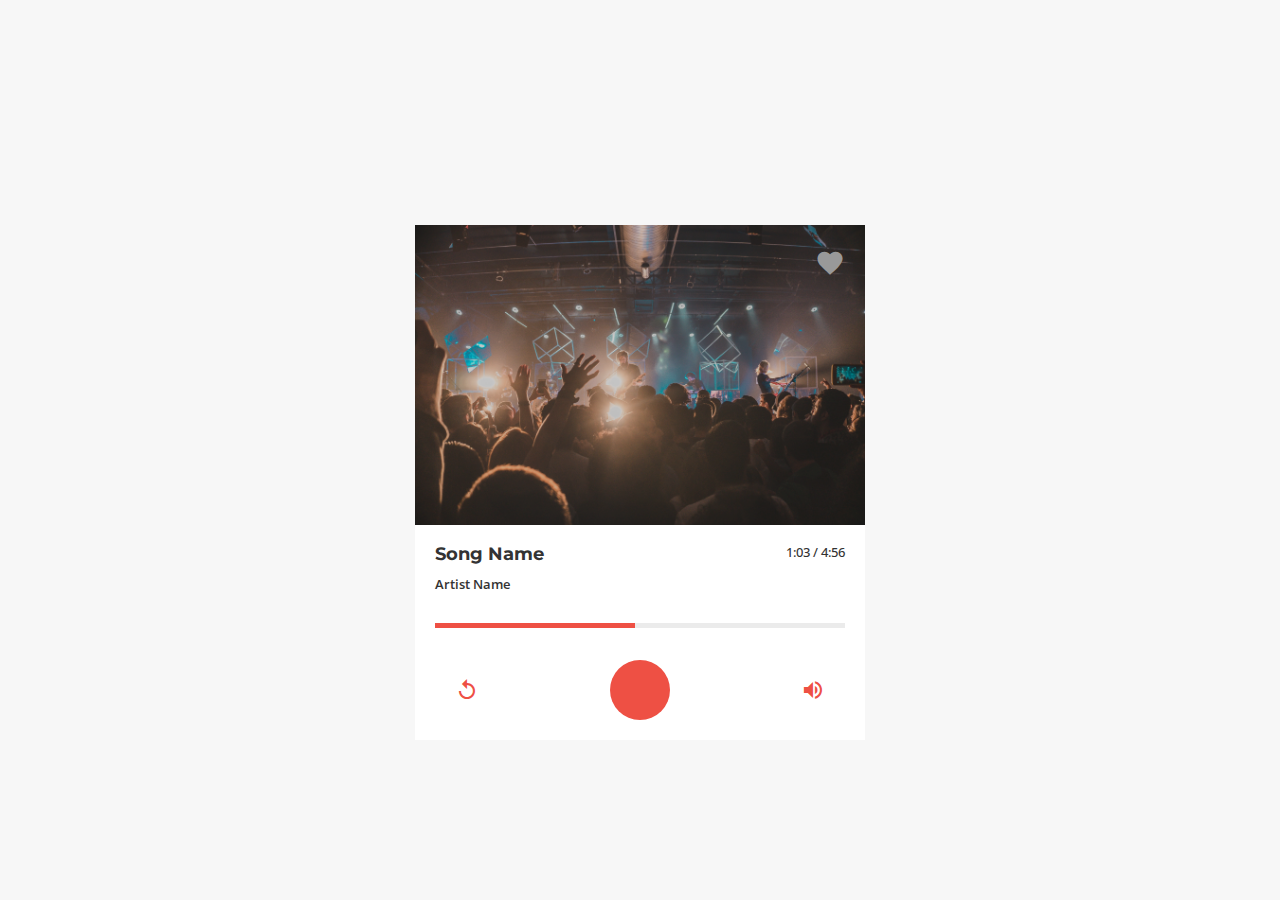
==== widget-2.html @ cdb55f18 "Widgets #2 and #3 added" ====
<!DOCTYPE html>
<html lang="en">
    <head>
        <!-- Required meta tags -->
        <meta charset="utf-8">
        <meta name="viewport" content="width=device-width, initial-scale=1, maximum-scale=1, user-scalable=no">
        <meta http-equiv="X-UA-Compatible" content="IE=edge,chrome=1">
        <title>
            MusicPlayer Widget 2
        </title>
        <link rel="stylesheet" href="files/css/bootstrap.css">
        <link rel="stylesheet" href="files/css/style.css">
        <link href="https://fonts.googleapis.com/css?family=Montserrat:400,600,700|Open+Sans:300,400,600,700" rel="stylesheet">
        <link href="https://fonts.googleapis.com/icon?family=Material+Icons" rel="stylesheet">
      <link rel="stylesheet" href="https://maxcdn.icons8.com/fonts/line-awesome/1.1/css/line-awesome-font-awesome.min.css">
    </head>
<body>
    <!-- START OF MAIN CONTAINER FLUID -->
    <div class="container-fluid">
        <!-- START OF MAIN ROW -->
        <div class="row music_widget_container">
            <div class="music_widget_2">
                <div class="widget_album_art_top">
                    <img src="files/images/audience.jpg" alt="">
                    <div class="album_art_overlay">
                        <div class="overlay_top">
                            <i class="material-icons">favorite</i>
                        </div>
                    </div>
                </div>
                <div class="widget_controls_bottom">

                    <!-- Song Details Top  -->
                    <div class="song_details">
                        <div class="song_artist_div">
                            <h3 id="song_name">Song Name</h3>
                            <h4 id="artist_name">Artist Name</h4>
                        </div>
                        <div class="song_time_div">
                            <h4 id="song_time">1:03 / 4:56</h4>
                        </div>
                    </div>
                    <!-- Song Details Top  -->

                    <!-- Music Progress bar  -->
                    <div class="progress_bar">
                        <div class="live_progress"></div>
                    </div>
                    <!-- Music Progress bar  -->

                    <!-- Music Player Controls -->
                    <div class="player_controls">
                        <div class="loop_button">
                            <i class="material-icons">replay</i>
                        </div>
                        <div class="play_next_previous_container">
                            <div class="previous_button">
                                <i class="fa fa-backward"></i>
                            </div>
                            <div class="play_button">
                                <i class="fa fa-play"></i>
                            </div>
                            <div class="next_button">
                                <i class="fa fa-forward"></i>
                            </div>
                        </div>
                       
                        <div class="volume_button">
                            <i class="material-icons">volume_up</i>
                        </div>
                    </div>
                    <!-- Music Player Controls -->
                </div>
            </div>
        </div>
        <!-- END OF MAIN ROW -->
    </div>
    <!-- END OF MAIN CONTAINER FLUID -->
</body>

<script src="//ajax.googleapis.com/ajax/libs/jquery/3.2.1/jquery.min.js"></script>
<script src="files/js/main.js"></script>

</html>
---- files/css/style.css ----
.no-gutters{margin-right:0;margin-left:0;padding-right:0;padding-left:0}.position_absolute{position:absolute}.position_relative{position:relative}body{background-color:#F7F7F7;font-family:"open sans"}input{font-family:"open sans";font-size:15px}img{max-width:100%}button{cursor:pointer}.animated{animation-duration:1s;animation-fill-mode:both}@keyframes slideInDown{from{transform:translate3d(0, -100%, 0);visibility:visible}to{transform:translate3d(0, 0, 0)}}.slideInDown{animation-name:slideInDown}@keyframes fadeIn{from{opacity:0}to{opacity:1}}.fadeIn{animation-name:fadeIn}@keyframes zoomIn{from{opacity:0;transform:scale3d(0.3, 0.3, 0.3)}50%{opacity:1}}.zoomIn{animation-name:zoomIn}@keyframes slideInLeft{from{transform:translate3d(-100%, 0, 0);visibility:visible}to{transform:translate3d(0, 0, 0)}}.slideInLeft{animation-name:slideInLeft}@keyframes rotating{from{-ms-transform:rotate(0deg);-moz-transform:rotate(0deg);-webkit-transform:rotate(0deg);-o-transform:rotate(0deg);transform:rotate(0deg)}to{-ms-transform:rotate(360deg);-moz-transform:rotate(360deg);-webkit-transform:rotate(360deg);-o-transform:rotate(360deg);transform:rotate(360deg)}}.rotating{-webkit-animation:rotating 2s linear infinite;-moz-animation:rotating 2s linear infinite;-ms-animation:rotating 2s linear infinite;-o-animation:rotating 2s linear infinite;animation:rotating 2s linear infinite}.player_lhs{position:fixed;height:100vh;background-color:#F4F4F4;padding:0px}.logo_div{height:105px;display:flex;align-items:center;justify-content:space-between;padding:0px 20px;border-bottom:1px solid #B9B9B9;padding-left:40px}.logo_div #logo{color:#EE5044;font-weight:700;font-size:26px;font-family:montserrat;margin-bottom:0px}.logo_div #logo span{color:#000000}.logo_div .menu_icon{cursor:pointer;line-height:0px}.logo_div .menu_icon i{font-size:30px}.menu_div{padding:30px 0px;border-bottom:1px solid #B9B9B9}.menu_div .menu_element{display:flex;align-items:center;padding:20px 15px;padding-left:40px}.menu_div .menu_element a{font-weight:700;text-decoration:none;color:#333;font-size:15px;margin-left:10px}.playlist_div{padding:15px 0px}.playlist_div .playlist_title{display:flex;align-items:center;justify-content:space-between;padding:20px 40px}.playlist_div .playlist_title h3{font-size:16px;font-weight:700;color:#666;margin-bottom:0px}.playlist_div .playlist_title i{cursor:pointer}.playlist_div .playlist_element{padding:10px 15px;padding-left:40px}.playlist_div .playlist_element a{font-weight:400;text-decoration:none;color:#000;font-size:14px}.player_rhs{background-color:#fff;height:100vh;padding:0px}.rhs_top{height:105px;border-bottom:1px solid #BFBFBF;display:flex;align-items:center;justify-content:space-between;padding:0px 30px}.rhs_top .search_div{position:relative}.rhs_top .search_div .search_icon{position:absolute;top:15px;left:15px}.rhs_top .search_div #music_search{background-color:#EBEBEB;border:none;padding:15px 30px 15px 50px;width:350px;border-radius:50px;outline:none;box-shadow:inset 0 1px 1px rgba(0,0,0,0.125)}.rhs_top .user_div{display:flex;align-items:center;justify-content:center}.rhs_top .user_div .user_image_container{width:59px;height:59px;border-radius:100px;display:flex;align-items:center;justify-content:center;background-color:#C1C1C1}.rhs_top .user_div .user_image_container img{border-radius:100px;width:54px;height:54px}.rhs_top .user_div .user_name_container{font-size:14px;font-weight:600;font-family:"open sans";margin-left:10px;display:flex;align-items:center;justify-content:center}.mobile_top_header{position:absolute;width:100%;height:200px;background:#EEEEEE;display:flex;justify-content:center}.mobile_top_header .mobile_top_header_content{position:absolute;width:88%;margin:0 auto;height:75px;display:flex;justify-content:space-between;align-items:center}.mobile_top_header .mobile_top_header_content .left_icon_title{display:flex;align-items:center;justify-content:center}.mobile_top_header .mobile_top_header_content .left_icon_title i{font-size:30px;color:#EE5044;font-weight:bold}.mobile_top_header .mobile_top_header_content .left_icon_title .playlist_title{font-size:20px;margin-bottom:0px;font-weight:600;margin-left:20px}.mobile_top_header .mobile_top_header_content .right_search_ellipsis{display:flex}.mobile_top_header .mobile_top_header_content .right_search_ellipsis i{font-size:25px;margin-left:15px}.mobile_album_art_song_details{position:absolute;width:100%;height:225px;top:80px;display:flex;align-items:center;justify-content:center}.mobile_album_art_song_details .album_art{height:225px;position:absolute;width:88%;background:#333;margin:0 auto;box-shadow:0px 5px 10px -1px rgba(0,0,0,0.45)}.mobile_album_art_song_details .album_art img{max-height:100%;object-fit:cover;min-width:100%;object-position:top}.mobile_album_art_song_details .album_art_overlay{height:225px;position:absolute;width:88%;background:rgba(0,0,0,0.7);margin:0 auto;display:flex;justify-content:center;align-items:center;flex-direction:column;padding-top:10px;color:#ddd;text-shadow:1px 1px 1px rgba(0,0,0,0.75)}.mobile_album_art_song_details .album_art_overlay #song_name{font-size:16px;font-weight:700;margin-bottom:10px}.mobile_album_art_song_details .album_art_overlay #artist_name{font-size:12px;margin-bottom:30px}.mobile_album_art_song_details .album_art_overlay #song_time{font-size:12px}.mobile_album_art_song_details .album_art_overlay>div{text-align:center}.rhs_mid_content{padding:20px 30px;height:calc(100vh - 225px);max-height:calc(100vh - 225px);overflow-y:auto}@media (max-width: 991px){.rhs_mid_content{height:calc(100vh - 455px);max-height:calc(100vh - 455px);padding:0px 0px 20px 0px;position:relative;top:345px;padding-top:0px}}.rhs_mid_content .rhs_mid_content_top{display:flex;align-items:center;justify-content:space-between}.rhs_mid_content .rhs_mid_content_top #rhs_middle_title{font-weight:700;font-size:20px;padding:10px 0px}.rhs_mid_content .playlist_tracks_container{margin-top:30px}@media (max-width: 991px){.rhs_mid_content .playlist_tracks_container{margin-top:0px}}.rhs_mid_content .playlist_tracks_container .track_div{display:flex;align-items:center;justify-content:space-between;padding:15px 20px;border:none}.rhs_mid_content .playlist_tracks_container .track_div:nth-child(odd){background-color:#F7F7F7}.rhs_mid_content .playlist_tracks_container .track_div .lhs{display:flex;align-items:center}.rhs_mid_content .playlist_tracks_container .track_div .lhs .album_art_round{width:60px;background:#666;height:60px;border-radius:75px;position:relative}.rhs_mid_content .playlist_tracks_container .track_div .lhs .album_art_round img{width:60px;height:60px;border-radius:60px;object-fit:cover}.rhs_mid_content .playlist_tracks_container .track_div .lhs .album_art_round .play_icon{width:100%;height:60px;border-radius:60px;position:absolute;top:0px;display:flex;align-items:center;justify-content:center;background:rgba(0,0,0,0.25);cursor:pointer;transition:all 0.3s ease}.rhs_mid_content .playlist_tracks_container .track_div .lhs .album_art_round .play_icon:hover{background:rgba(0,0,0,0.5)}.rhs_mid_content .playlist_tracks_container .track_div .lhs .album_art_round .play_icon i{font-size:32px;color:#fff}.rhs_mid_content .playlist_tracks_container .track_div .lhs .song_artist_name{margin-left:15px}.rhs_mid_content .playlist_tracks_container .track_div .lhs .song_artist_name .song_name{font-size:15px;font-weight:600}.rhs_mid_content .playlist_tracks_container .track_div .lhs .song_artist_name .artist_name{font-size:11px;font-weight:600;color:#EE5044}.rhs_bottom{background-color:#FBFBFB;height:120px;position:absolute;bottom:0px;width:100%;display:flex}@media (max-width: 991px){.rhs_bottom{height:110px}}.rhs_bottom .rhs_bottom_album_art_div{min-width:125px;height:100%;background-color:#333;max-width:125px}.rhs_bottom .rhs_bottom_album_art_div img{max-width:100%;max-height:100%;object-fit:cover;width:190px}.rhs_bottom .rhs_bottom_rhs{width:100%}.rhs_bottom .rhs_bottom_rhs .progress_bar{height:5px;background-color:#EBEBEB;width:100%}.rhs_bottom .rhs_bottom_rhs .progress_bar .live_progress{width:300px;height:5px;background-color:#EE5044}.rhs_bottom .rhs_bottom_rhs .player_controls{height:calc(120px - 5px);display:flex;align-items:center;justify-content:center}@media (max-width: 991px){.rhs_bottom .rhs_bottom_rhs .player_controls{height:calc(110px - 5px)}}.rhs_bottom .rhs_bottom_rhs .player_controls .play_button{background-color:#EE5044;width:60px;height:60px;border-radius:100px;display:flex;align-items:center;justify-content:center;cursor:pointer}.rhs_bottom .rhs_bottom_rhs .player_controls .play_button i{font-size:35px;color:#fff}.rhs_bottom .rhs_bottom_rhs .player_controls>div{color:#EE5044;font-size:35px;margin:0px 20px;cursor:pointer}@media (max-width: 991px){.rhs_bottom .rhs_bottom_rhs .player_controls>div{font-size:30px}}.rhs_bottom .rhs_bottom_rhs .player_controls>div.loop_button{margin-right:50px}@media (max-width: 991px){.rhs_bottom .rhs_bottom_rhs .player_controls>div.loop_button{margin-right:20px}}.rhs_bottom .rhs_bottom_rhs .player_controls>div.volume_button{margin-left:50px}@media (max-width: 991px){.rhs_bottom .rhs_bottom_rhs .player_controls>div.volume_button{margin-left:20px}}.rhs_bottom .rhs_bottom_rhs .song_artist_time_container{height:115px;position:absolute;top:5px;display:flex;justify-content:space-between;flex-direction:column;padding-top:10px}.rhs_bottom .rhs_bottom_rhs .song_artist_time_container #song_name{font-size:15px;font-weight:700;margin-bottom:10px}.rhs_bottom .rhs_bottom_rhs .song_artist_time_container #artist_name{font-size:12px;margin-bottom:0px}.rhs_bottom .rhs_bottom_rhs .song_artist_time_container #song_time{font-size:12px}.rhs_bottom .rhs_bottom_rhs .song_artist_time_container>div{margin-left:10px}.music_widget_container{display:flex;align-items:center;background-color:#f7f7f7;height:100vh}.music_widget{width:100%;max-width:375px;height:485px;background-color:#fff;margin:0 auto;display:flex;flex-direction:column;justify-content:space-between;user-select:none}.music_widget .widget_album_art_top{background-color:#333;display:flex;flex-grow:1;position:relative}.music_widget .widget_album_art_top img{object-fit:cover}.music_widget .widget_album_art_top .album_art_overlay{width:100%;height:100%;background-color:rgba(0,0,0,0.2);position:absolute;display:flex;justify-content:space-between;flex-direction:column}.music_widget .widget_album_art_top .album_art_overlay .overlay_top{height:75px;display:flex;align-items:center;justify-content:flex-end;padding:20px;box-sizing:border-box}.music_widget .widget_album_art_top .album_art_overlay .overlay_top i{font-size:30px;color:#999;transition:all 0.3s ease;cursor:pointer}.music_widget .widget_album_art_top .album_art_overlay .overlay_top i:hover{color:#ee3939}.music_widget .widget_album_art_top .album_art_overlay .overlay_bottom{height:100px;display:flex;align-items:center;justify-content:space-around;color:#fff;flex-direction:column;text-shadow:1px 1px 1px #000}.music_widget .widget_album_art_top .album_art_overlay .overlay_bottom .song_time_div #song_time{font-size:12px;color:#eee}.music_widget .widget_album_art_top .album_art_overlay .overlay_bottom .song_artist_div{display:flex;align-items:center;justify-content:center;flex-direction:column;font-family:montserrat}.music_widget .widget_album_art_top .album_art_overlay .overlay_bottom .song_artist_div #song_name{font-weight:600;font-size:16px;margin-bottom:10px}.music_widget .widget_album_art_top .album_art_overlay .overlay_bottom .song_artist_div #artist_name{font-size:12px;margin-bottom:10px}.music_widget .widget_controls_bottom{min-height:110px;background-color:#fff;position:relative}.music_widget .widget_controls_bottom .progress_bar{height:5px;background-color:#EBEBEB;width:100%;position:absolute}.music_widget .widget_controls_bottom .progress_bar .live_progress{width:200px;height:5px;background-color:#EE5044}.music_widget .widget_controls_bottom .player_controls{height:calc(120px - 5px);display:flex;align-items:center;justify-content:space-between}@media (max-width: 991px){.music_widget .widget_controls_bottom .player_controls{height:calc(110px - 5px)}}.music_widget .widget_controls_bottom .player_controls .play_next_previous_container{display:flex;align-items:center;margin:0px}.music_widget .widget_controls_bottom .player_controls .play_next_previous_container>div{color:#EE5044;font-size:28px;margin:0px 15px}.music_widget .widget_controls_bottom .player_controls .play_next_previous_container>div i{cursor:pointer}.music_widget .widget_controls_bottom .player_controls .play_button{background-color:#EE5044;width:60px;height:60px;border-radius:100px;display:flex;align-items:center;justify-content:center;cursor:pointer}.music_widget .widget_controls_bottom .player_controls .play_button i{font-size:35px;color:#fff}.music_widget .widget_controls_bottom .player_controls>div{color:#EE5044;font-size:25px;margin:0px 20px;display:flex}@media (max-width: 991px){.music_widget .widget_controls_bottom .player_controls>div{font-size:25px}}.music_widget .widget_controls_bottom .player_controls>div i{cursor:pointer}.music_widget_container{display:flex;align-items:center;background-color:#f7f7f7;height:100vh}.music_widget_2{width:100%;max-width:450px;height:450px;background-color:#fff;margin:0 auto;display:flex;flex-direction:column;justify-content:space-between;user-select:none}.music_widget_2 .widget_album_art_top{background-color:#333;display:flex;flex-grow:1;position:relative}.music_widget_2 .widget_album_art_top img{object-fit:cover}.music_widget_2 .widget_album_art_top .album_art_overlay{width:100%;height:100%;background-color:rgba(0,0,0,0.2);position:absolute;display:flex;justify-content:space-between;flex-direction:column}.music_widget_2 .widget_album_art_top .album_art_overlay .overlay_top{height:75px;display:flex;align-items:center;justify-content:flex-end;padding:20px;box-sizing:border-box}.music_widget_2 .widget_album_art_top .album_art_overlay .overlay_top i{font-size:30px;color:#999;transition:all 0.3s ease;cursor:pointer}.music_widget_2 .widget_album_art_top .album_art_overlay .overlay_top i:hover{color:#ee3939}.music_widget_2 .widget_controls_bottom{min-height:215px;background-color:#fff;position:relative;padding:20px;box-sizing:border-box;display:flex;flex-direction:column;justify-content:space-between}.music_widget_2 .widget_controls_bottom .song_details{display:flex;justify-content:space-between}.music_widget_2 .widget_controls_bottom .song_details #song_name{font-size:18px;font-weight:700;font-family:montserrat;margin-bottom:12px}.music_widget_2 .widget_controls_bottom .song_details #artist_name{font-size:13px;font-weight:600;margin-bottom:0px}.music_widget_2 .widget_controls_bottom .song_details #song_time{font-size:13px}.music_widget_2 .widget_controls_bottom .progress_bar{height:5px;background-color:#EBEBEB;width:100%}.music_widget_2 .widget_controls_bottom .progress_bar .live_progress{width:200px;height:5px;background-color:#EE5044}.music_widget_2 .widget_controls_bottom .player_controls{display:flex;align-items:center;justify-content:space-between}.music_widget_2 .widget_controls_bottom .player_controls .play_next_previous_container{display:flex;align-items:center;margin:0px}.music_widget_2 .widget_controls_bottom .player_controls .play_next_previous_container>div{color:#EE5044;font-size:28px;margin:0px 15px}.music_widget_2 .widget_controls_bottom .player_controls .play_next_previous_container>div i{cursor:pointer}.music_widget_2 .widget_controls_bottom .player_controls .play_button{background-color:#EE5044;width:60px;height:60px;border-radius:100px;display:flex;align-items:center;justify-content:center;cursor:pointer}.music_widget_2 .widget_controls_bottom .player_controls .play_button i{font-size:35px;color:#fff}.music_widget_2 .widget_controls_bottom .player_controls>div{color:#EE5044;font-size:25px;margin:0px 20px;display:flex}@media (max-width: 991px){.music_widget_2 .widget_controls_bottom .player_controls>div{font-size:25px}}.music_widget_2 .widget_controls_bottom .player_controls>div i{cursor:pointer}.music_widget_container{display:flex;align-items:center;background-color:#f7f7f7;height:100vh}.music_widget_3{width:100%;max-width:450px;height:215px;background-color:#fff;margin:0 auto;display:flex;flex-direction:column;justify-content:space-between;user-select:none}.music_widget_3 .widget_album_art_top{background-color:#333;display:flex;flex-grow:1;position:relative}.music_widget_3 .widget_album_art_top img{object-fit:cover}.music_widget_3 .widget_album_art_top .album_art_overlay{width:100%;height:100%;background-color:rgba(0,0,0,0.2);position:absolute;display:flex;justify-content:space-between;flex-direction:column}.music_widget_3 .widget_album_art_top .album_art_overlay .overlay_top{height:75px;display:flex;align-items:center;justify-content:flex-end;padding:20px;box-sizing:border-box}.music_widget_3 .widget_album_art_top .album_art_overlay .overlay_top i{font-size:30px;color:#999;transition:all 0.3s ease;cursor:pointer}.music_widget_3 .widget_album_art_top .album_art_overlay .overlay_top i:hover{color:#ee3939}.music_widget_3 .widget_controls_bottom{min-height:215px;background-color:#fff;position:relative;padding:20px;box-sizing:border-box;display:flex;flex-direction:column;justify-content:space-between}.music_widget_3 .widget_controls_bottom .song_details{display:flex;justify-content:space-between}.music_widget_3 .widget_controls_bottom .song_details #song_name{font-size:18px;font-weight:700;font-family:montserrat;margin-bottom:12px}.music_widget_3 .widget_controls_bottom .song_details #artist_name{font-size:13px;font-weight:600;margin-bottom:0px}.music_widget_3 .widget_controls_bottom .song_details #song_time{font-size:13px}.music_widget_3 .widget_controls_bottom .progress_bar{height:5px;background-color:#EBEBEB;width:100%}.music_widget_3 .widget_controls_bottom .progress_bar .live_progress{width:200px;height:5px;background-color:#EE5044}.music_widget_3 .widget_controls_bottom .player_controls{display:flex;align-items:center;justify-content:space-between}.music_widget_3 .widget_controls_bottom .player_controls .play_next_previous_container{display:flex;align-items:center;margin:0px}.music_widget_3 .widget_controls_bottom .player_controls .play_next_previous_container>div{color:#EE5044;font-size:28px;margin:0px 15px}.music_widget_3 .widget_controls_bottom .player_controls .play_next_previous_container>div i{cursor:pointer}.music_widget_3 .widget_controls_bottom .player_controls .play_button{background-color:#EE5044;width:60px;height:60px;border-radius:100px;display:flex;align-items:center;justify-content:center;cursor:pointer}.music_widget_3 .widget_controls_bottom .player_controls .play_button i{font-size:35px;color:#fff}.music_widget_3 .widget_controls_bottom .player_controls>div{color:#EE5044;font-size:25px;margin:0px 20px;display:flex}@media (max-width: 991px){.music_widget_3 .widget_controls_bottom .player_controls>div{font-size:25px}}.music_widget_3 .widget_controls_bottom .player_controls>div i{cursor:pointer}
/*# sourceMappingURL=style.css.map */
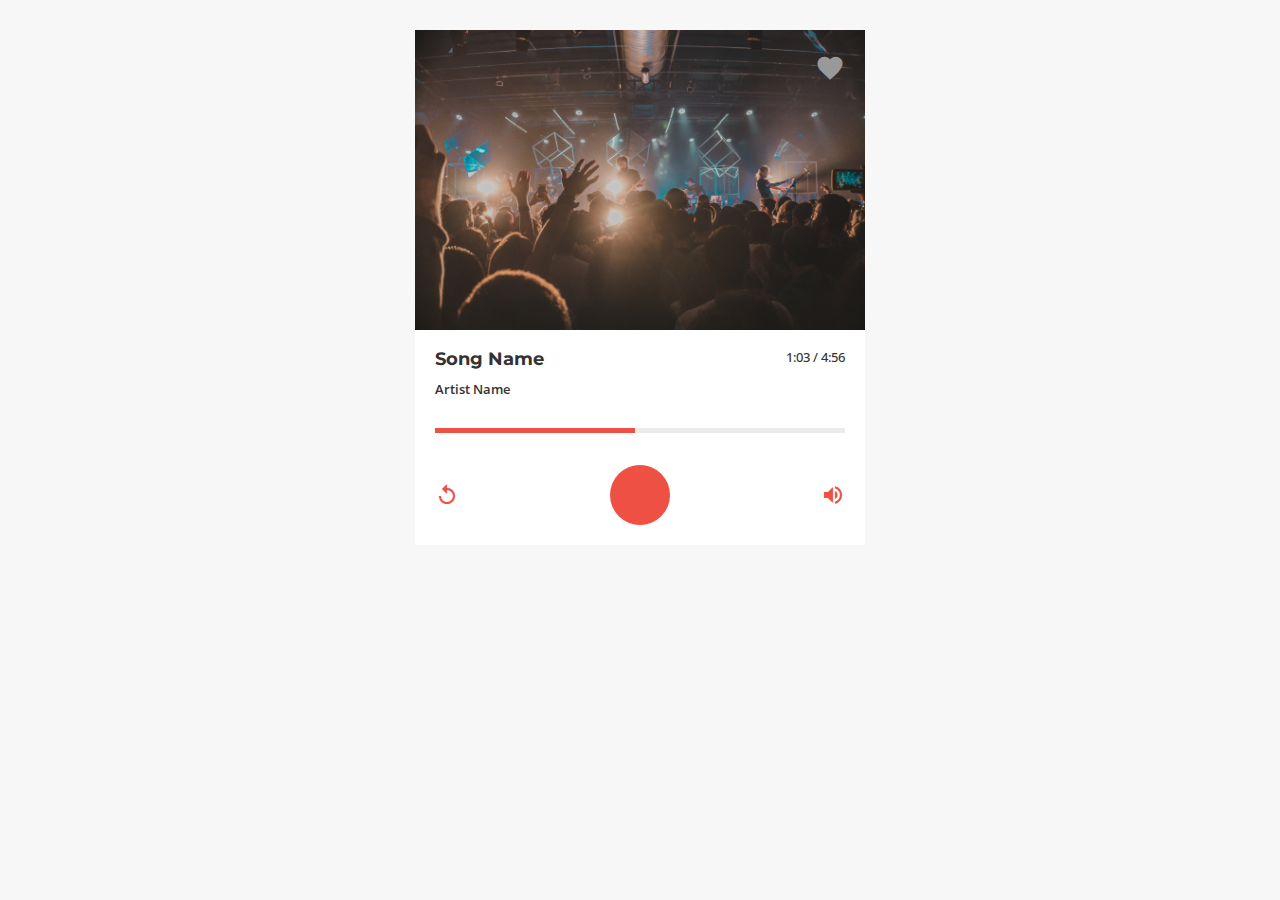
==== commit 145173a7: "Widget #1, #2 & #3 with Playlist" ====
--- a/widget-2.html
+++ b/widget-2.html
@@ -79,6 +79,6 @@
 </body>
 
 <script src="//ajax.googleapis.com/ajax/libs/jquery/3.2.1/jquery.min.js"></script>
-<script src="files/js/main.js"></script>
+<script src="files/js/widget.js"></script>
 
 </html>--- a/files/css/style.css
+++ b/files/css/style.css
@@ -1,2 +1,2 @@
-.no-gutters{margin-right:0;margin-left:0;padding-right:0;padding-left:0}.position_absolute{position:absolute}.position_relative{position:relative}body{background-color:#F7F7F7;font-family:"open sans"}input{font-family:"open sans";font-size:15px}img{max-width:100%}button{cursor:pointer}.animated{animation-duration:1s;animation-fill-mode:both}@keyframes slideInDown{from{transform:translate3d(0, -100%, 0);visibility:visible}to{transform:translate3d(0, 0, 0)}}.slideInDown{animation-name:slideInDown}@keyframes fadeIn{from{opacity:0}to{opacity:1}}.fadeIn{animation-name:fadeIn}@keyframes zoomIn{from{opacity:0;transform:scale3d(0.3, 0.3, 0.3)}50%{opacity:1}}.zoomIn{animation-name:zoomIn}@keyframes slideInLeft{from{transform:translate3d(-100%, 0, 0);visibility:visible}to{transform:translate3d(0, 0, 0)}}.slideInLeft{animation-name:slideInLeft}@keyframes rotating{from{-ms-transform:rotate(0deg);-moz-transform:rotate(0deg);-webkit-transform:rotate(0deg);-o-transform:rotate(0deg);transform:rotate(0deg)}to{-ms-transform:rotate(360deg);-moz-transform:rotate(360deg);-webkit-transform:rotate(360deg);-o-transform:rotate(360deg);transform:rotate(360deg)}}.rotating{-webkit-animation:rotating 2s linear infinite;-moz-animation:rotating 2s linear infinite;-ms-animation:rotating 2s linear infinite;-o-animation:rotating 2s linear infinite;animation:rotating 2s linear infinite}.player_lhs{position:fixed;height:100vh;background-color:#F4F4F4;padding:0px}.logo_div{height:105px;display:flex;align-items:center;justify-content:space-between;padding:0px 20px;border-bottom:1px solid #B9B9B9;padding-left:40px}.logo_div #logo{color:#EE5044;font-weight:700;font-size:26px;font-family:montserrat;margin-bottom:0px}.logo_div #logo span{color:#000000}.logo_div .menu_icon{cursor:pointer;line-height:0px}.logo_div .menu_icon i{font-size:30px}.menu_div{padding:30px 0px;border-bottom:1px solid #B9B9B9}.menu_div .menu_element{display:flex;align-items:center;padding:20px 15px;padding-left:40px}.menu_div .menu_element a{font-weight:700;text-decoration:none;color:#333;font-size:15px;margin-left:10px}.playlist_div{padding:15px 0px}.playlist_div .playlist_title{display:flex;align-items:center;justify-content:space-between;padding:20px 40px}.playlist_div .playlist_title h3{font-size:16px;font-weight:700;color:#666;margin-bottom:0px}.playlist_div .playlist_title i{cursor:pointer}.playlist_div .playlist_element{padding:10px 15px;padding-left:40px}.playlist_div .playlist_element a{font-weight:400;text-decoration:none;color:#000;font-size:14px}.player_rhs{background-color:#fff;height:100vh;padding:0px}.rhs_top{height:105px;border-bottom:1px solid #BFBFBF;display:flex;align-items:center;justify-content:space-between;padding:0px 30px}.rhs_top .search_div{position:relative}.rhs_top .search_div .search_icon{position:absolute;top:15px;left:15px}.rhs_top .search_div #music_search{background-color:#EBEBEB;border:none;padding:15px 30px 15px 50px;width:350px;border-radius:50px;outline:none;box-shadow:inset 0 1px 1px rgba(0,0,0,0.125)}.rhs_top .user_div{display:flex;align-items:center;justify-content:center}.rhs_top .user_div .user_image_container{width:59px;height:59px;border-radius:100px;display:flex;align-items:center;justify-content:center;background-color:#C1C1C1}.rhs_top .user_div .user_image_container img{border-radius:100px;width:54px;height:54px}.rhs_top .user_div .user_name_container{font-size:14px;font-weight:600;font-family:"open sans";margin-left:10px;display:flex;align-items:center;justify-content:center}.mobile_top_header{position:absolute;width:100%;height:200px;background:#EEEEEE;display:flex;justify-content:center}.mobile_top_header .mobile_top_header_content{position:absolute;width:88%;margin:0 auto;height:75px;display:flex;justify-content:space-between;align-items:center}.mobile_top_header .mobile_top_header_content .left_icon_title{display:flex;align-items:center;justify-content:center}.mobile_top_header .mobile_top_header_content .left_icon_title i{font-size:30px;color:#EE5044;font-weight:bold}.mobile_top_header .mobile_top_header_content .left_icon_title .playlist_title{font-size:20px;margin-bottom:0px;font-weight:600;margin-left:20px}.mobile_top_header .mobile_top_header_content .right_search_ellipsis{display:flex}.mobile_top_header .mobile_top_header_content .right_search_ellipsis i{font-size:25px;margin-left:15px}.mobile_album_art_song_details{position:absolute;width:100%;height:225px;top:80px;display:flex;align-items:center;justify-content:center}.mobile_album_art_song_details .album_art{height:225px;position:absolute;width:88%;background:#333;margin:0 auto;box-shadow:0px 5px 10px -1px rgba(0,0,0,0.45)}.mobile_album_art_song_details .album_art img{max-height:100%;object-fit:cover;min-width:100%;object-position:top}.mobile_album_art_song_details .album_art_overlay{height:225px;position:absolute;width:88%;background:rgba(0,0,0,0.7);margin:0 auto;display:flex;justify-content:center;align-items:center;flex-direction:column;padding-top:10px;color:#ddd;text-shadow:1px 1px 1px rgba(0,0,0,0.75)}.mobile_album_art_song_details .album_art_overlay #song_name{font-size:16px;font-weight:700;margin-bottom:10px}.mobile_album_art_song_details .album_art_overlay #artist_name{font-size:12px;margin-bottom:30px}.mobile_album_art_song_details .album_art_overlay #song_time{font-size:12px}.mobile_album_art_song_details .album_art_overlay>div{text-align:center}.rhs_mid_content{padding:20px 30px;height:calc(100vh - 225px);max-height:calc(100vh - 225px);overflow-y:auto}@media (max-width: 991px){.rhs_mid_content{height:calc(100vh - 455px);max-height:calc(100vh - 455px);padding:0px 0px 20px 0px;position:relative;top:345px;padding-top:0px}}.rhs_mid_content .rhs_mid_content_top{display:flex;align-items:center;justify-content:space-between}.rhs_mid_content .rhs_mid_content_top #rhs_middle_title{font-weight:700;font-size:20px;padding:10px 0px}.rhs_mid_content .playlist_tracks_container{margin-top:30px}@media (max-width: 991px){.rhs_mid_content .playlist_tracks_container{margin-top:0px}}.rhs_mid_content .playlist_tracks_container .track_div{display:flex;align-items:center;justify-content:space-between;padding:15px 20px;border:none}.rhs_mid_content .playlist_tracks_container .track_div:nth-child(odd){background-color:#F7F7F7}.rhs_mid_content .playlist_tracks_container .track_div .lhs{display:flex;align-items:center}.rhs_mid_content .playlist_tracks_container .track_div .lhs .album_art_round{width:60px;background:#666;height:60px;border-radius:75px;position:relative}.rhs_mid_content .playlist_tracks_container .track_div .lhs .album_art_round img{width:60px;height:60px;border-radius:60px;object-fit:cover}.rhs_mid_content .playlist_tracks_container .track_div .lhs .album_art_round .play_icon{width:100%;height:60px;border-radius:60px;position:absolute;top:0px;display:flex;align-items:center;justify-content:center;background:rgba(0,0,0,0.25);cursor:pointer;transition:all 0.3s ease}.rhs_mid_content .playlist_tracks_container .track_div .lhs .album_art_round .play_icon:hover{background:rgba(0,0,0,0.5)}.rhs_mid_content .playlist_tracks_container .track_div .lhs .album_art_round .play_icon i{font-size:32px;color:#fff}.rhs_mid_content .playlist_tracks_container .track_div .lhs .song_artist_name{margin-left:15px}.rhs_mid_content .playlist_tracks_container .track_div .lhs .song_artist_name .song_name{font-size:15px;font-weight:600}.rhs_mid_content .playlist_tracks_container .track_div .lhs .song_artist_name .artist_name{font-size:11px;font-weight:600;color:#EE5044}.rhs_bottom{background-color:#FBFBFB;height:120px;position:absolute;bottom:0px;width:100%;display:flex}@media (max-width: 991px){.rhs_bottom{height:110px}}.rhs_bottom .rhs_bottom_album_art_div{min-width:125px;height:100%;background-color:#333;max-width:125px}.rhs_bottom .rhs_bottom_album_art_div img{max-width:100%;max-height:100%;object-fit:cover;width:190px}.rhs_bottom .rhs_bottom_rhs{width:100%}.rhs_bottom .rhs_bottom_rhs .progress_bar{height:5px;background-color:#EBEBEB;width:100%}.rhs_bottom .rhs_bottom_rhs .progress_bar .live_progress{width:300px;height:5px;background-color:#EE5044}.rhs_bottom .rhs_bottom_rhs .player_controls{height:calc(120px - 5px);display:flex;align-items:center;justify-content:center}@media (max-width: 991px){.rhs_bottom .rhs_bottom_rhs .player_controls{height:calc(110px - 5px)}}.rhs_bottom .rhs_bottom_rhs .player_controls .play_button{background-color:#EE5044;width:60px;height:60px;border-radius:100px;display:flex;align-items:center;justify-content:center;cursor:pointer}.rhs_bottom .rhs_bottom_rhs .player_controls .play_button i{font-size:35px;color:#fff}.rhs_bottom .rhs_bottom_rhs .player_controls>div{color:#EE5044;font-size:35px;margin:0px 20px;cursor:pointer}@media (max-width: 991px){.rhs_bottom .rhs_bottom_rhs .player_controls>div{font-size:30px}}.rhs_bottom .rhs_bottom_rhs .player_controls>div.loop_button{margin-right:50px}@media (max-width: 991px){.rhs_bottom .rhs_bottom_rhs .player_controls>div.loop_button{margin-right:20px}}.rhs_bottom .rhs_bottom_rhs .player_controls>div.volume_button{margin-left:50px}@media (max-width: 991px){.rhs_bottom .rhs_bottom_rhs .player_controls>div.volume_button{margin-left:20px}}.rhs_bottom .rhs_bottom_rhs .song_artist_time_container{height:115px;position:absolute;top:5px;display:flex;justify-content:space-between;flex-direction:column;padding-top:10px}.rhs_bottom .rhs_bottom_rhs .song_artist_time_container #song_name{font-size:15px;font-weight:700;margin-bottom:10px}.rhs_bottom .rhs_bottom_rhs .song_artist_time_container #artist_name{font-size:12px;margin-bottom:0px}.rhs_bottom .rhs_bottom_rhs .song_artist_time_container #song_time{font-size:12px}.rhs_bottom .rhs_bottom_rhs .song_artist_time_container>div{margin-left:10px}.music_widget_container{display:flex;align-items:center;background-color:#f7f7f7;height:100vh}.music_widget{width:100%;max-width:375px;height:485px;background-color:#fff;margin:0 auto;display:flex;flex-direction:column;justify-content:space-between;user-select:none}.music_widget .widget_album_art_top{background-color:#333;display:flex;flex-grow:1;position:relative}.music_widget .widget_album_art_top img{object-fit:cover}.music_widget .widget_album_art_top .album_art_overlay{width:100%;height:100%;background-color:rgba(0,0,0,0.2);position:absolute;display:flex;justify-content:space-between;flex-direction:column}.music_widget .widget_album_art_top .album_art_overlay .overlay_top{height:75px;display:flex;align-items:center;justify-content:flex-end;padding:20px;box-sizing:border-box}.music_widget .widget_album_art_top .album_art_overlay .overlay_top i{font-size:30px;color:#999;transition:all 0.3s ease;cursor:pointer}.music_widget .widget_album_art_top .album_art_overlay .overlay_top i:hover{color:#ee3939}.music_widget .widget_album_art_top .album_art_overlay .overlay_bottom{height:100px;display:flex;align-items:center;justify-content:space-around;color:#fff;flex-direction:column;text-shadow:1px 1px 1px #000}.music_widget .widget_album_art_top .album_art_overlay .overlay_bottom .song_time_div #song_time{font-size:12px;color:#eee}.music_widget .widget_album_art_top .album_art_overlay .overlay_bottom .song_artist_div{display:flex;align-items:center;justify-content:center;flex-direction:column;font-family:montserrat}.music_widget .widget_album_art_top .album_art_overlay .overlay_bottom .song_artist_div #song_name{font-weight:600;font-size:16px;margin-bottom:10px}.music_widget .widget_album_art_top .album_art_overlay .overlay_bottom .song_artist_div #artist_name{font-size:12px;margin-bottom:10px}.music_widget .widget_controls_bottom{min-height:110px;background-color:#fff;position:relative}.music_widget .widget_controls_bottom .progress_bar{height:5px;background-color:#EBEBEB;width:100%;position:absolute}.music_widget .widget_controls_bottom .progress_bar .live_progress{width:200px;height:5px;background-color:#EE5044}.music_widget .widget_controls_bottom .player_controls{height:calc(120px - 5px);display:flex;align-items:center;justify-content:space-between}@media (max-width: 991px){.music_widget .widget_controls_bottom .player_controls{height:calc(110px - 5px)}}.music_widget .widget_controls_bottom .player_controls .play_next_previous_container{display:flex;align-items:center;margin:0px}.music_widget .widget_controls_bottom .player_controls .play_next_previous_container>div{color:#EE5044;font-size:28px;margin:0px 15px}.music_widget .widget_controls_bottom .player_controls .play_next_previous_container>div i{cursor:pointer}.music_widget .widget_controls_bottom .player_controls .play_button{background-color:#EE5044;width:60px;height:60px;border-radius:100px;display:flex;align-items:center;justify-content:center;cursor:pointer}.music_widget .widget_controls_bottom .player_controls .play_button i{font-size:35px;color:#fff}.music_widget .widget_controls_bottom .player_controls>div{color:#EE5044;font-size:25px;margin:0px 20px;display:flex}@media (max-width: 991px){.music_widget .widget_controls_bottom .player_controls>div{font-size:25px}}.music_widget .widget_controls_bottom .player_controls>div i{cursor:pointer}.music_widget_container{display:flex;align-items:center;background-color:#f7f7f7;height:100vh}.music_widget_2{width:100%;max-width:450px;height:450px;background-color:#fff;margin:0 auto;display:flex;flex-direction:column;justify-content:space-between;user-select:none}.music_widget_2 .widget_album_art_top{background-color:#333;display:flex;flex-grow:1;position:relative}.music_widget_2 .widget_album_art_top img{object-fit:cover}.music_widget_2 .widget_album_art_top .album_art_overlay{width:100%;height:100%;background-color:rgba(0,0,0,0.2);position:absolute;display:flex;justify-content:space-between;flex-direction:column}.music_widget_2 .widget_album_art_top .album_art_overlay .overlay_top{height:75px;display:flex;align-items:center;justify-content:flex-end;padding:20px;box-sizing:border-box}.music_widget_2 .widget_album_art_top .album_art_overlay .overlay_top i{font-size:30px;color:#999;transition:all 0.3s ease;cursor:pointer}.music_widget_2 .widget_album_art_top .album_art_overlay .overlay_top i:hover{color:#ee3939}.music_widget_2 .widget_controls_bottom{min-height:215px;background-color:#fff;position:relative;padding:20px;box-sizing:border-box;display:flex;flex-direction:column;justify-content:space-between}.music_widget_2 .widget_controls_bottom .song_details{display:flex;justify-content:space-between}.music_widget_2 .widget_controls_bottom .song_details #song_name{font-size:18px;font-weight:700;font-family:montserrat;margin-bottom:12px}.music_widget_2 .widget_controls_bottom .song_details #artist_name{font-size:13px;font-weight:600;margin-bottom:0px}.music_widget_2 .widget_controls_bottom .song_details #song_time{font-size:13px}.music_widget_2 .widget_controls_bottom .progress_bar{height:5px;background-color:#EBEBEB;width:100%}.music_widget_2 .widget_controls_bottom .progress_bar .live_progress{width:200px;height:5px;background-color:#EE5044}.music_widget_2 .widget_controls_bottom .player_controls{display:flex;align-items:center;justify-content:space-between}.music_widget_2 .widget_controls_bottom .player_controls .play_next_previous_container{display:flex;align-items:center;margin:0px}.music_widget_2 .widget_controls_bottom .player_controls .play_next_previous_container>div{color:#EE5044;font-size:28px;margin:0px 15px}.music_widget_2 .widget_controls_bottom .player_controls .play_next_previous_container>div i{cursor:pointer}.music_widget_2 .widget_controls_bottom .player_controls .play_button{background-color:#EE5044;width:60px;height:60px;border-radius:100px;display:flex;align-items:center;justify-content:center;cursor:pointer}.music_widget_2 .widget_controls_bottom .player_controls .play_button i{font-size:35px;color:#fff}.music_widget_2 .widget_controls_bottom .player_controls>div{color:#EE5044;font-size:25px;margin:0px 20px;display:flex}@media (max-width: 991px){.music_widget_2 .widget_controls_bottom .player_controls>div{font-size:25px}}.music_widget_2 .widget_controls_bottom .player_controls>div i{cursor:pointer}.music_widget_container{display:flex;align-items:center;background-color:#f7f7f7;height:100vh}.music_widget_3{width:100%;max-width:450px;height:215px;background-color:#fff;margin:0 auto;display:flex;flex-direction:column;justify-content:space-between;user-select:none}.music_widget_3 .widget_album_art_top{background-color:#333;display:flex;flex-grow:1;position:relative}.music_widget_3 .widget_album_art_top img{object-fit:cover}.music_widget_3 .widget_album_art_top .album_art_overlay{width:100%;height:100%;background-color:rgba(0,0,0,0.2);position:absolute;display:flex;justify-content:space-between;flex-direction:column}.music_widget_3 .widget_album_art_top .album_art_overlay .overlay_top{height:75px;display:flex;align-items:center;justify-content:flex-end;padding:20px;box-sizing:border-box}.music_widget_3 .widget_album_art_top .album_art_overlay .overlay_top i{font-size:30px;color:#999;transition:all 0.3s ease;cursor:pointer}.music_widget_3 .widget_album_art_top .album_art_overlay .overlay_top i:hover{color:#ee3939}.music_widget_3 .widget_controls_bottom{min-height:215px;background-color:#fff;position:relative;padding:20px;box-sizing:border-box;display:flex;flex-direction:column;justify-content:space-between}.music_widget_3 .widget_controls_bottom .song_details{display:flex;justify-content:space-between}.music_widget_3 .widget_controls_bottom .song_details #song_name{font-size:18px;font-weight:700;font-family:montserrat;margin-bottom:12px}.music_widget_3 .widget_controls_bottom .song_details #artist_name{font-size:13px;font-weight:600;margin-bottom:0px}.music_widget_3 .widget_controls_bottom .song_details #song_time{font-size:13px}.music_widget_3 .widget_controls_bottom .progress_bar{height:5px;background-color:#EBEBEB;width:100%}.music_widget_3 .widget_controls_bottom .progress_bar .live_progress{width:200px;height:5px;background-color:#EE5044}.music_widget_3 .widget_controls_bottom .player_controls{display:flex;align-items:center;justify-content:space-between}.music_widget_3 .widget_controls_bottom .player_controls .play_next_previous_container{display:flex;align-items:center;margin:0px}.music_widget_3 .widget_controls_bottom .player_controls .play_next_previous_container>div{color:#EE5044;font-size:28px;margin:0px 15px}.music_widget_3 .widget_controls_bottom .player_controls .play_next_previous_container>div i{cursor:pointer}.music_widget_3 .widget_controls_bottom .player_controls .play_button{background-color:#EE5044;width:60px;height:60px;border-radius:100px;display:flex;align-items:center;justify-content:center;cursor:pointer}.music_widget_3 .widget_controls_bottom .player_controls .play_button i{font-size:35px;color:#fff}.music_widget_3 .widget_controls_bottom .player_controls>div{color:#EE5044;font-size:25px;margin:0px 20px;display:flex}@media (max-width: 991px){.music_widget_3 .widget_controls_bottom .player_controls>div{font-size:25px}}.music_widget_3 .widget_controls_bottom .player_controls>div i{cursor:pointer}
+.no-gutters{margin-right:0;margin-left:0;padding-right:0;padding-left:0}.position_absolute{position:absolute}.position_relative{position:relative}body{background-color:#F7F7F7;font-family:"open sans"}input{font-family:"open sans";font-size:15px}img{max-width:100%}button{cursor:pointer}.animated{animation-duration:1s;animation-fill-mode:both}@keyframes slideInDown{from{transform:translate3d(0, -100%, 0);visibility:visible}to{transform:translate3d(0, 0, 0)}}.slideInDown{animation-name:slideInDown}@keyframes fadeIn{from{opacity:0}to{opacity:1}}.fadeIn{animation-name:fadeIn}@keyframes zoomIn{from{opacity:0;transform:scale3d(0.3, 0.3, 0.3)}50%{opacity:1}}.zoomIn{animation-name:zoomIn}@keyframes slideInLeft{from{transform:translate3d(-100%, 0, 0);visibility:visible}to{transform:translate3d(0, 0, 0)}}.slideInLeft{animation-name:slideInLeft}@keyframes rotating{from{-ms-transform:rotate(0deg);-moz-transform:rotate(0deg);-webkit-transform:rotate(0deg);-o-transform:rotate(0deg);transform:rotate(0deg)}to{-ms-transform:rotate(360deg);-moz-transform:rotate(360deg);-webkit-transform:rotate(360deg);-o-transform:rotate(360deg);transform:rotate(360deg)}}.rotating{-webkit-animation:rotating 2s linear infinite;-moz-animation:rotating 2s linear infinite;-ms-animation:rotating 2s linear infinite;-o-animation:rotating 2s linear infinite;animation:rotating 2s linear infinite}.player_lhs{position:fixed;height:100vh;background-color:#F4F4F4;padding:0px}.logo_div{height:105px;display:flex;align-items:center;justify-content:space-between;padding:0px 20px;border-bottom:1px solid #B9B9B9;padding-left:40px}.logo_div #logo{color:#EE5044;font-weight:700;font-size:26px;font-family:montserrat;margin-bottom:0px}.logo_div #logo span{color:#000000}.logo_div .menu_icon{cursor:pointer;line-height:0px}.logo_div .menu_icon i{font-size:30px}.menu_div{padding:30px 0px;border-bottom:1px solid #B9B9B9}.menu_div .menu_element{display:flex;align-items:center;padding:20px 15px;padding-left:40px}.menu_div .menu_element a{font-weight:700;text-decoration:none;color:#333;font-size:15px;margin-left:10px}.playlist_div{padding:15px 0px}.playlist_div .playlist_title{display:flex;align-items:center;justify-content:space-between;padding:20px 40px}.playlist_div .playlist_title h3{font-size:16px;font-weight:700;color:#666;margin-bottom:0px}.playlist_div .playlist_title i{cursor:pointer}.playlist_div .playlist_element{padding:10px 15px;padding-left:40px}.playlist_div .playlist_element a{font-weight:400;text-decoration:none;color:#000;font-size:14px}.player_rhs{background-color:#fff;height:100vh;padding:0px}.rhs_top{height:105px;border-bottom:1px solid #BFBFBF;display:flex;align-items:center;justify-content:space-between;padding:0px 30px}.rhs_top .search_div{position:relative}.rhs_top .search_div .search_icon{position:absolute;top:15px;left:15px}.rhs_top .search_div #music_search{background-color:#EBEBEB;border:none;padding:15px 30px 15px 50px;width:350px;border-radius:50px;outline:none;box-shadow:inset 0 1px 1px rgba(0,0,0,0.125)}.rhs_top .user_div{display:flex;align-items:center;justify-content:center}.rhs_top .user_div .user_image_container{width:59px;height:59px;border-radius:100px;display:flex;align-items:center;justify-content:center;background-color:#C1C1C1}.rhs_top .user_div .user_image_container img{border-radius:100px;width:54px;height:54px}.rhs_top .user_div .user_name_container{font-size:14px;font-weight:600;font-family:"open sans";margin-left:10px;display:flex;align-items:center;justify-content:center}.mobile_top_header{position:absolute;width:100%;height:200px;background:#EEEEEE;display:flex;justify-content:center}.mobile_top_header .mobile_top_header_content{position:absolute;width:88%;margin:0 auto;height:75px;display:flex;justify-content:space-between;align-items:center}.mobile_top_header .mobile_top_header_content .left_icon_title{display:flex;align-items:center;justify-content:center}.mobile_top_header .mobile_top_header_content .left_icon_title i{font-size:30px;color:#EE5044;font-weight:bold}.mobile_top_header .mobile_top_header_content .left_icon_title .playlist_title{font-size:20px;margin-bottom:0px;font-weight:600;margin-left:20px}.mobile_top_header .mobile_top_header_content .right_search_ellipsis{display:flex}.mobile_top_header .mobile_top_header_content .right_search_ellipsis i{font-size:25px;margin-left:15px}.mobile_album_art_song_details{position:absolute;width:100%;height:225px;top:80px;display:flex;align-items:center;justify-content:center}.mobile_album_art_song_details .album_art{height:225px;position:absolute;width:88%;background:#333;margin:0 auto;box-shadow:0px 5px 10px -1px rgba(0,0,0,0.45)}.mobile_album_art_song_details .album_art img{max-height:100%;object-fit:cover;min-width:100%;object-position:top}.mobile_album_art_song_details .album_art_overlay{height:225px;position:absolute;width:88%;background:rgba(0,0,0,0.7);margin:0 auto;display:flex;justify-content:center;align-items:center;flex-direction:column;padding-top:10px;color:#ddd;text-shadow:1px 1px 1px rgba(0,0,0,0.75)}.mobile_album_art_song_details .album_art_overlay #song_name{font-size:16px;font-weight:700;margin-bottom:10px}.mobile_album_art_song_details .album_art_overlay #artist_name{font-size:12px;margin-bottom:30px}.mobile_album_art_song_details .album_art_overlay #song_time{font-size:12px}.mobile_album_art_song_details .album_art_overlay>div{text-align:center}.rhs_mid_content{padding:20px 30px;height:calc(100vh - 225px);max-height:calc(100vh - 225px);overflow-y:auto}@media (max-width: 991px){.rhs_mid_content{height:calc(100vh - 455px);max-height:calc(100vh - 455px);padding:0px 0px 20px 0px;position:relative;top:345px;padding-top:0px}}.rhs_mid_content .rhs_mid_content_top{display:flex;align-items:center;justify-content:space-between}.rhs_mid_content .rhs_mid_content_top #rhs_middle_title{font-weight:700;font-size:20px;padding:10px 0px}.rhs_mid_content .playlist_tracks_container{margin-top:30px}@media (max-width: 991px){.rhs_mid_content .playlist_tracks_container{margin-top:0px}}.rhs_mid_content .playlist_tracks_container .track_div{display:flex;align-items:center;justify-content:space-between;padding:15px 20px;border:none}.rhs_mid_content .playlist_tracks_container .track_div:nth-child(odd){background-color:#F7F7F7}.rhs_mid_content .playlist_tracks_container .track_div .lhs{display:flex;align-items:center}.rhs_mid_content .playlist_tracks_container .track_div .lhs .album_art_round{width:60px;background:#666;height:60px;border-radius:75px;position:relative}.rhs_mid_content .playlist_tracks_container .track_div .lhs .album_art_round img{width:60px;height:60px;border-radius:60px;object-fit:cover}.rhs_mid_content .playlist_tracks_container .track_div .lhs .album_art_round .play_icon{width:100%;height:60px;border-radius:60px;position:absolute;top:0px;display:flex;align-items:center;justify-content:center;background:rgba(0,0,0,0.25);cursor:pointer;transition:all 0.3s ease}.rhs_mid_content .playlist_tracks_container .track_div .lhs .album_art_round .play_icon:hover{background:rgba(0,0,0,0.5)}.rhs_mid_content .playlist_tracks_container .track_div .lhs .album_art_round .play_icon i{font-size:32px;color:#fff}.rhs_mid_content .playlist_tracks_container .track_div .lhs .song_artist_name{margin-left:15px}.rhs_mid_content .playlist_tracks_container .track_div .lhs .song_artist_name .song_name{font-size:15px;font-weight:600}.rhs_mid_content .playlist_tracks_container .track_div .lhs .song_artist_name .artist_name{font-size:11px;font-weight:600;color:#EE5044}.rhs_bottom{background-color:#FBFBFB;height:120px;position:absolute;bottom:0px;width:100%;display:flex}@media (max-width: 991px){.rhs_bottom{height:110px}}.rhs_bottom .rhs_bottom_album_art_div{min-width:125px;height:100%;background-color:#333;max-width:125px}.rhs_bottom .rhs_bottom_album_art_div img{max-width:100%;max-height:100%;object-fit:cover;width:190px}.rhs_bottom .rhs_bottom_rhs{width:100%}.rhs_bottom .rhs_bottom_rhs .progress_bar{height:5px;background-color:#EBEBEB;width:100%}.rhs_bottom .rhs_bottom_rhs .progress_bar .live_progress{width:300px;height:5px;background-color:#EE5044}.rhs_bottom .rhs_bottom_rhs .player_controls{height:calc(120px - 5px);display:flex;align-items:center;justify-content:center}@media (max-width: 991px){.rhs_bottom .rhs_bottom_rhs .player_controls{height:calc(110px - 5px)}}.rhs_bottom .rhs_bottom_rhs .player_controls .play_button{background-color:#EE5044;width:60px;height:60px;border-radius:100px;display:flex;align-items:center;justify-content:center;cursor:pointer}.rhs_bottom .rhs_bottom_rhs .player_controls .play_button i{font-size:35px;color:#fff}.rhs_bottom .rhs_bottom_rhs .player_controls>div{color:#EE5044;font-size:35px;margin:0px 20px;cursor:pointer}@media (max-width: 991px){.rhs_bottom .rhs_bottom_rhs .player_controls>div{font-size:30px}}.rhs_bottom .rhs_bottom_rhs .player_controls>div.loop_button{margin-right:50px}@media (max-width: 991px){.rhs_bottom .rhs_bottom_rhs .player_controls>div.loop_button{margin-right:20px}}.rhs_bottom .rhs_bottom_rhs .player_controls>div.volume_button{margin-left:50px}@media (max-width: 991px){.rhs_bottom .rhs_bottom_rhs .player_controls>div.volume_button{margin-left:20px}}.rhs_bottom .rhs_bottom_rhs .song_artist_time_container{height:115px;position:absolute;top:5px;display:flex;justify-content:space-between;flex-direction:column;padding-top:10px}.rhs_bottom .rhs_bottom_rhs .song_artist_time_container #song_name{font-size:15px;font-weight:700;margin-bottom:10px}.rhs_bottom .rhs_bottom_rhs .song_artist_time_container #artist_name{font-size:12px;margin-bottom:0px}.rhs_bottom .rhs_bottom_rhs .song_artist_time_container #song_time{font-size:12px}.rhs_bottom .rhs_bottom_rhs .song_artist_time_container>div{margin-left:10px}.music_widget_container{display:flex;align-items:flex-start;padding-top:30px;background-color:#f7f7f7;height:100vh}.music_widget_1{width:100%;max-width:375px;height:485px;background-color:#fff;margin:0 auto;display:flex;flex-direction:column;justify-content:space-between;user-select:none}.music_widget_1 .widget_album_art_top{background-color:#333;display:flex;flex-grow:1;position:relative}.music_widget_1 .widget_album_art_top img{object-fit:cover}.music_widget_1 .widget_album_art_top .album_art_overlay{width:100%;height:100%;background-color:rgba(0,0,0,0.2);position:absolute;display:flex;justify-content:space-between;flex-direction:column}.music_widget_1 .widget_album_art_top .album_art_overlay .overlay_top{height:75px;display:flex;align-items:center;justify-content:flex-end;padding:20px;box-sizing:border-box}.music_widget_1 .widget_album_art_top .album_art_overlay .overlay_top i{font-size:30px;color:#999;transition:all 0.3s ease;cursor:pointer}.music_widget_1 .widget_album_art_top .album_art_overlay .overlay_top i:hover{color:#ee3939}.music_widget_1 .widget_album_art_top .album_art_overlay .overlay_bottom{height:100px;display:flex;align-items:center;justify-content:space-around;color:#fff;flex-direction:column;text-shadow:1px 1px 1px #000}.music_widget_1 .widget_album_art_top .album_art_overlay .overlay_bottom .song_time_div #song_time{font-size:12px;color:#eee}.music_widget_1 .widget_album_art_top .album_art_overlay .overlay_bottom .song_artist_div{display:flex;align-items:center;justify-content:center;flex-direction:column;font-family:montserrat}.music_widget_1 .widget_album_art_top .album_art_overlay .overlay_bottom .song_artist_div #song_name{font-weight:600;font-size:16px;margin-bottom:10px}.music_widget_1 .widget_album_art_top .album_art_overlay .overlay_bottom .song_artist_div #artist_name{font-size:12px;margin-bottom:10px}.music_widget_1 .widget_controls_bottom{min-height:110px;background-color:#fff;position:relative}.music_widget_1 .widget_controls_bottom .progress_bar{height:5px;background-color:#EBEBEB;width:100%;position:absolute}.music_widget_1 .widget_controls_bottom .progress_bar .live_progress{width:200px;height:5px;background-color:#EE5044}.music_widget_1 .widget_controls_bottom .player_controls{height:calc(120px - 5px);display:flex;align-items:center;justify-content:space-between}@media (max-width: 991px){.music_widget_1 .widget_controls_bottom .player_controls{height:calc(110px - 5px)}}.music_widget_1 .widget_controls_bottom .player_controls .play_next_previous_container{display:flex;align-items:center;margin:0px}.music_widget_1 .widget_controls_bottom .player_controls .play_next_previous_container>div{color:#EE5044;font-size:28px;margin:0px 15px}.music_widget_1 .widget_controls_bottom .player_controls .play_next_previous_container>div i{cursor:pointer}.music_widget_1 .widget_controls_bottom .player_controls .play_button{background-color:#EE5044;width:60px;height:60px;border-radius:100px;display:flex;align-items:center;justify-content:center;cursor:pointer}.music_widget_1 .widget_controls_bottom .player_controls .play_button i{font-size:35px;color:#fff}.music_widget_1 .widget_controls_bottom .player_controls>div{color:#EE5044;font-size:25px;margin:0px 20px;display:flex}@media (max-width: 991px){.music_widget_1 .widget_controls_bottom .player_controls>div{font-size:25px}}.music_widget_1 .widget_controls_bottom .player_controls>div i{cursor:pointer}.music_widget_2{width:100%;max-width:450px;height:450px;background-color:#fff;margin:0 auto;display:flex;flex-direction:column;justify-content:space-between;user-select:none}.music_widget_2 .widget_album_art_top{background-color:#333;display:flex;flex-grow:1;position:relative}.music_widget_2 .widget_album_art_top img{object-fit:cover}.music_widget_2 .widget_album_art_top .album_art_overlay{width:100%;height:100%;background-color:rgba(0,0,0,0.2);position:absolute;display:flex;justify-content:space-between;flex-direction:column}.music_widget_2 .widget_album_art_top .album_art_overlay .overlay_top{height:75px;display:flex;align-items:center;justify-content:flex-end;padding:20px;box-sizing:border-box}.music_widget_2 .widget_album_art_top .album_art_overlay .overlay_top i{font-size:30px;color:#999;transition:all 0.3s ease;cursor:pointer}.music_widget_2 .widget_album_art_top .album_art_overlay .overlay_top i:hover{color:#ee3939}.music_widget_2 .widget_controls_bottom{min-height:215px;background-color:#fff;position:relative;padding:20px;box-sizing:border-box;display:flex;flex-direction:column;justify-content:space-between}.music_widget_2 .widget_controls_bottom .song_details{display:flex;justify-content:space-between}.music_widget_2 .widget_controls_bottom .song_details #song_name{font-size:18px;font-weight:700;font-family:montserrat;margin-bottom:12px}.music_widget_2 .widget_controls_bottom .song_details #artist_name{font-size:13px;font-weight:600;margin-bottom:0px}.music_widget_2 .widget_controls_bottom .song_details #song_time{font-size:13px}.music_widget_2 .widget_controls_bottom .progress_bar{height:5px;background-color:#EBEBEB;width:100%}.music_widget_2 .widget_controls_bottom .progress_bar .live_progress{width:200px;height:5px;background-color:#EE5044}.music_widget_2 .widget_controls_bottom .player_controls{display:flex;align-items:center;justify-content:space-between}.music_widget_2 .widget_controls_bottom .player_controls .play_next_previous_container{display:flex;align-items:center;margin:0px}.music_widget_2 .widget_controls_bottom .player_controls .play_next_previous_container>div{color:#EE5044;font-size:28px;margin:0px 15px}.music_widget_2 .widget_controls_bottom .player_controls .play_next_previous_container>div i{cursor:pointer}.music_widget_2 .widget_controls_bottom .player_controls .play_button{background-color:#EE5044;width:60px;height:60px;border-radius:100px;display:flex;align-items:center;justify-content:center;cursor:pointer}.music_widget_2 .widget_controls_bottom .player_controls .play_button i{font-size:35px;color:#fff}.music_widget_2 .widget_controls_bottom .player_controls>div{color:#EE5044;font-size:25px;display:flex}@media (max-width: 991px){.music_widget_2 .widget_controls_bottom .player_controls>div{font-size:25px}}.music_widget_2 .widget_controls_bottom .player_controls>div i{cursor:pointer}.music_widget_3{width:100%;max-width:450px;height:215px;background-color:#fff;margin:0 auto;display:flex;flex-direction:column;justify-content:space-between;user-select:none}.music_widget_3 .widget_controls_bottom{min-height:215px;background-color:#fff;position:relative;padding:20px;box-sizing:border-box;display:flex;flex-direction:column;justify-content:space-between}.music_widget_3 .widget_controls_bottom .song_details{display:flex;justify-content:space-between}.music_widget_3 .widget_controls_bottom .song_details #song_name{font-size:18px;font-weight:700;font-family:montserrat;margin-bottom:12px}.music_widget_3 .widget_controls_bottom .song_details #artist_name{font-size:13px;font-weight:600;margin-bottom:0px}.music_widget_3 .widget_controls_bottom .song_details #song_time{font-size:13px}.music_widget_3 .widget_controls_bottom .progress_bar{height:5px;background-color:#EBEBEB;width:100%}.music_widget_3 .widget_controls_bottom .progress_bar .live_progress{width:200px;height:5px;background-color:#EE5044}.music_widget_3 .widget_controls_bottom .player_controls{display:flex;align-items:center;justify-content:space-between}.music_widget_3 .widget_controls_bottom .player_controls .play_next_previous_container{display:flex;align-items:center;margin:0px}.music_widget_3 .widget_controls_bottom .player_controls .play_next_previous_container>div{color:#EE5044;font-size:28px;margin:0px 15px}.music_widget_3 .widget_controls_bottom .player_controls .play_next_previous_container>div i{cursor:pointer}.music_widget_3 .widget_controls_bottom .player_controls .play_button{background-color:#EE5044;width:60px;height:60px;border-radius:100px;display:flex;align-items:center;justify-content:center;cursor:pointer}.music_widget_3 .widget_controls_bottom .player_controls .play_button i{font-size:35px;color:#fff}.music_widget_3 .widget_controls_bottom .player_controls>div{color:#EE5044;font-size:25px;margin:0px 20px;display:flex}@media (max-width: 991px){.music_widget_3 .widget_controls_bottom .player_controls>div{font-size:25px}}.music_widget_3 .widget_controls_bottom .player_controls>div i{cursor:pointer}.music_widget_1_playlist{width:100%;max-width:375px;height:485px;background-color:#fff;margin:0 auto;display:flex;flex-direction:column;justify-content:space-between;user-select:none}.music_widget_1_playlist .widget_album_art_top{background-color:#333;display:flex;flex-grow:1;position:relative}.music_widget_1_playlist .widget_album_art_top img{object-fit:cover}.music_widget_1_playlist .widget_album_art_top .album_art_overlay{width:100%;height:100%;background-color:rgba(0,0,0,0.2);position:absolute;display:flex;justify-content:space-between;flex-direction:column}.music_widget_1_playlist .widget_album_art_top .album_art_overlay .overlay_top{height:75px;display:flex;align-items:center;justify-content:flex-end;padding:20px;box-sizing:border-box}.music_widget_1_playlist .widget_album_art_top .album_art_overlay .overlay_top i{font-size:30px;color:#999;transition:all 0.3s ease;cursor:pointer}.music_widget_1_playlist .widget_album_art_top .album_art_overlay .overlay_top i:hover{color:#ee3939}.music_widget_1_playlist .widget_album_art_top .album_art_overlay .overlay_bottom{height:100px;display:flex;align-items:center;justify-content:space-around;color:#fff;flex-direction:column;text-shadow:1px 1px 1px #000}.music_widget_1_playlist .widget_album_art_top .album_art_overlay .overlay_bottom .song_time_div #song_time{font-size:12px;color:#eee}.music_widget_1_playlist .widget_album_art_top .album_art_overlay .overlay_bottom .song_artist_div{display:flex;align-items:center;justify-content:center;flex-direction:column;font-family:montserrat}.music_widget_1_playlist .widget_album_art_top .album_art_overlay .overlay_bottom .song_artist_div #song_name{font-weight:600;font-size:16px;margin-bottom:10px}.music_widget_1_playlist .widget_album_art_top .album_art_overlay .overlay_bottom .song_artist_div #artist_name{font-size:12px;margin-bottom:10px}.music_widget_1_playlist .widget_controls_bottom{min-height:110px;background-color:#fff;position:relative}.music_widget_1_playlist .widget_controls_bottom .progress_bar{height:5px;background-color:#EBEBEB;width:100%;position:absolute}.music_widget_1_playlist .widget_controls_bottom .progress_bar .live_progress{width:200px;height:5px;background-color:#EE5044}.music_widget_1_playlist .widget_controls_bottom .player_controls{height:calc(120px - 5px);display:flex;align-items:center;justify-content:space-between}@media (max-width: 991px){.music_widget_1_playlist .widget_controls_bottom .player_controls{height:calc(110px - 5px)}}.music_widget_1_playlist .widget_controls_bottom .player_controls .play_next_previous_container{display:flex;align-items:center;margin:0px}.music_widget_1_playlist .widget_controls_bottom .player_controls .play_next_previous_container>div{color:#EE5044;font-size:28px;margin:0px 15px}.music_widget_1_playlist .widget_controls_bottom .player_controls .play_next_previous_container>div i{cursor:pointer}.music_widget_1_playlist .widget_controls_bottom .player_controls .play_button{background-color:#EE5044;width:60px;height:60px;border-radius:100px;display:flex;align-items:center;justify-content:center;cursor:pointer}.music_widget_1_playlist .widget_controls_bottom .player_controls .play_button i{font-size:35px;color:#fff}.music_widget_1_playlist .widget_controls_bottom .player_controls>div{color:#EE5044;font-size:25px;margin:0px 20px;display:flex}@media (max-width: 991px){.music_widget_1_playlist .widget_controls_bottom .player_controls>div{font-size:25px}}.music_widget_1_playlist .widget_controls_bottom .player_controls>div i{cursor:pointer}.music_widget_1_playlist .widget_controls_bottom .playlist_tracks_container{top:100px;position:absolute;width:100%;background:#fff;left:0;padding:15px;display:none}@media (max-width: 991px){.music_widget_1_playlist .widget_controls_bottom .playlist_tracks_container{margin-top:0px}}.music_widget_1_playlist .widget_controls_bottom .playlist_tracks_container .track_div{display:flex;align-items:center;justify-content:space-between;padding:15px 20px;border:none}.music_widget_1_playlist .widget_controls_bottom .playlist_tracks_container .track_div:nth-child(odd){background-color:#F7F7F7}.music_widget_1_playlist .widget_controls_bottom .playlist_tracks_container .track_div .lhs{display:flex;align-items:center}.music_widget_1_playlist .widget_controls_bottom .playlist_tracks_container .track_div .lhs .album_art_round{width:60px;background:#666;height:60px;border-radius:75px;position:relative}.music_widget_1_playlist .widget_controls_bottom .playlist_tracks_container .track_div .lhs .album_art_round img{width:60px;height:60px;border-radius:60px;object-fit:cover}.music_widget_1_playlist .widget_controls_bottom .playlist_tracks_container .track_div .lhs .album_art_round .play_icon{width:100%;height:60px;border-radius:60px;position:absolute;top:0px;display:flex;align-items:center;justify-content:center;background:rgba(0,0,0,0.25);cursor:pointer;transition:all 0.3s ease}.music_widget_1_playlist .widget_controls_bottom .playlist_tracks_container .track_div .lhs .album_art_round .play_icon:hover{background:rgba(0,0,0,0.5)}.music_widget_1_playlist .widget_controls_bottom .playlist_tracks_container .track_div .lhs .album_art_round .play_icon i{font-size:32px;color:#fff}.music_widget_1_playlist .widget_controls_bottom .playlist_tracks_container .track_div .lhs .song_artist_name{margin-left:15px}.music_widget_1_playlist .widget_controls_bottom .playlist_tracks_container .track_div .lhs .song_artist_name .song_name{font-size:15px;font-weight:600}.music_widget_1_playlist .widget_controls_bottom .playlist_tracks_container .track_div .lhs .song_artist_name .artist_name{font-size:11px;font-weight:600;color:#EE5044}.music_widget_2_playlist{width:100%;max-width:450px;height:450px;background-color:#fff;margin:0 auto;display:flex;flex-direction:column;justify-content:space-between;user-select:none}.music_widget_2_playlist .widget_album_art_top{background-color:#333;display:flex;flex-grow:1;position:relative}.music_widget_2_playlist .widget_album_art_top img{object-fit:cover}.music_widget_2_playlist .widget_album_art_top .album_art_overlay{width:100%;height:100%;background-color:rgba(0,0,0,0.2);position:absolute;display:flex;justify-content:space-between;flex-direction:column}.music_widget_2_playlist .widget_album_art_top .album_art_overlay .overlay_top{height:75px;display:flex;align-items:center;justify-content:flex-end;padding:20px;box-sizing:border-box}.music_widget_2_playlist .widget_album_art_top .album_art_overlay .overlay_top i{font-size:30px;color:#999;transition:all 0.3s ease;cursor:pointer}.music_widget_2_playlist .widget_album_art_top .album_art_overlay .overlay_top i:hover{color:#ee3939}.music_widget_2_playlist .widget_controls_bottom{min-height:215px;background-color:#fff;position:relative;padding:20px;box-sizing:border-box;display:flex;flex-direction:column;justify-content:space-between}.music_widget_2_playlist .widget_controls_bottom .song_details{display:flex;justify-content:space-between}.music_widget_2_playlist .widget_controls_bottom .song_details #song_name{font-size:18px;font-weight:700;font-family:montserrat;margin-bottom:12px}.music_widget_2_playlist .widget_controls_bottom .song_details #artist_name{font-size:13px;font-weight:600;margin-bottom:0px}.music_widget_2_playlist .widget_controls_bottom .song_details #song_time{font-size:13px}.music_widget_2_playlist .widget_controls_bottom .progress_bar{height:5px;background-color:#EBEBEB;width:100%}.music_widget_2_playlist .widget_controls_bottom .progress_bar .live_progress{width:200px;height:5px;background-color:#EE5044}.music_widget_2_playlist .widget_controls_bottom .player_controls{display:flex;align-items:center;justify-content:space-between}.music_widget_2_playlist .widget_controls_bottom .player_controls .play_next_previous_container{display:flex;align-items:center;margin:0px}.music_widget_2_playlist .widget_controls_bottom .player_controls .play_next_previous_container>div{color:#EE5044;font-size:28px;margin:0px 15px}.music_widget_2_playlist .widget_controls_bottom .player_controls .play_next_previous_container>div i{cursor:pointer}.music_widget_2_playlist .widget_controls_bottom .player_controls .play_button{background-color:#EE5044;width:60px;height:60px;border-radius:100px;display:flex;align-items:center;justify-content:center;cursor:pointer}.music_widget_2_playlist .widget_controls_bottom .player_controls .play_button i{font-size:35px;color:#fff}.music_widget_2_playlist .widget_controls_bottom .player_controls>div{color:#EE5044;font-size:25px;display:flex}@media (max-width: 991px){.music_widget_2_playlist .widget_controls_bottom .player_controls>div{font-size:25px}}.music_widget_2_playlist .widget_controls_bottom .player_controls>div i{cursor:pointer}.music_widget_2_playlist .widget_controls_bottom .playlist_tracks_container{top:210px;position:absolute;width:100%;background:#fff;left:0;padding:15px;display:none}@media (max-width: 991px){.music_widget_2_playlist .widget_controls_bottom .playlist_tracks_container{margin-top:0px}}.music_widget_2_playlist .widget_controls_bottom .playlist_tracks_container .track_div{display:flex;align-items:center;justify-content:space-between;padding:15px 20px;border:none}.music_widget_2_playlist .widget_controls_bottom .playlist_tracks_container .track_div:nth-child(odd){background-color:#F7F7F7}.music_widget_2_playlist .widget_controls_bottom .playlist_tracks_container .track_div .lhs{display:flex;align-items:center}.music_widget_2_playlist .widget_controls_bottom .playlist_tracks_container .track_div .lhs .album_art_round{width:60px;background:#666;height:60px;border-radius:75px;position:relative}.music_widget_2_playlist .widget_controls_bottom .playlist_tracks_container .track_div .lhs .album_art_round img{width:60px;height:60px;border-radius:60px;object-fit:cover}.music_widget_2_playlist .widget_controls_bottom .playlist_tracks_container .track_div .lhs .album_art_round .play_icon{width:100%;height:60px;border-radius:60px;position:absolute;top:0px;display:flex;align-items:center;justify-content:center;background:rgba(0,0,0,0.25);cursor:pointer;transition:all 0.3s ease}.music_widget_2_playlist .widget_controls_bottom .playlist_tracks_container .track_div .lhs .album_art_round .play_icon:hover{background:rgba(0,0,0,0.5)}.music_widget_2_playlist .widget_controls_bottom .playlist_tracks_container .track_div .lhs .album_art_round .play_icon i{font-size:32px;color:#fff}.music_widget_2_playlist .widget_controls_bottom .playlist_tracks_container .track_div .lhs .song_artist_name{margin-left:15px}.music_widget_2_playlist .widget_controls_bottom .playlist_tracks_container .track_div .lhs .song_artist_name .song_name{font-size:15px;font-weight:600}.music_widget_2_playlist .widget_controls_bottom .playlist_tracks_container .track_div .lhs .song_artist_name .artist_name{font-size:11px;font-weight:600;color:#EE5044}.music_widget_3_playlist{width:100%;max-width:450px;height:215px;background-color:#fff;margin:0 auto;display:flex;flex-direction:column;justify-content:space-between;user-select:none}.music_widget_3_playlist .widget_controls_bottom{min-height:215px;background-color:#fff;position:relative;padding:20px;box-sizing:border-box;display:flex;flex-direction:column;justify-content:space-between}.music_widget_3_playlist .widget_controls_bottom .song_details{display:flex;justify-content:space-between}.music_widget_3_playlist .widget_controls_bottom .song_details #song_name{font-size:18px;font-weight:700;font-family:montserrat;margin-bottom:12px}.music_widget_3_playlist .widget_controls_bottom .song_details #artist_name{font-size:13px;font-weight:600;margin-bottom:0px}.music_widget_3_playlist .widget_controls_bottom .song_details #song_time{font-size:13px}.music_widget_3_playlist .widget_controls_bottom .progress_bar{height:5px;background-color:#EBEBEB;width:100%}.music_widget_3_playlist .widget_controls_bottom .progress_bar .live_progress{width:200px;height:5px;background-color:#EE5044}.music_widget_3_playlist .widget_controls_bottom .player_controls{display:flex;align-items:center;justify-content:space-between}.music_widget_3_playlist .widget_controls_bottom .player_controls .play_next_previous_container{display:flex;align-items:center;margin:0px}.music_widget_3_playlist .widget_controls_bottom .player_controls .play_next_previous_container>div{color:#EE5044;font-size:28px;margin:0px 15px}.music_widget_3_playlist .widget_controls_bottom .player_controls .play_next_previous_container>div i{cursor:pointer}.music_widget_3_playlist .widget_controls_bottom .player_controls .play_button{background-color:#EE5044;width:60px;height:60px;border-radius:100px;display:flex;align-items:center;justify-content:center;cursor:pointer}.music_widget_3_playlist .widget_controls_bottom .player_controls .play_button i{font-size:35px;color:#fff}.music_widget_3_playlist .widget_controls_bottom .player_controls>div{color:#EE5044;font-size:25px;margin:0px 20px;display:flex}@media (max-width: 991px){.music_widget_3_playlist .widget_controls_bottom .player_controls>div{font-size:25px}}.music_widget_3_playlist .widget_controls_bottom .player_controls>div i{cursor:pointer}.music_widget_3_playlist .widget_controls_bottom .playlist_tracks_container{top:210px;position:absolute;width:100%;background:#fff;left:0;padding:15px;display:none}@media (max-width: 991px){.music_widget_3_playlist .widget_controls_bottom .playlist_tracks_container{margin-top:0px}}.music_widget_3_playlist .widget_controls_bottom .playlist_tracks_container .track_div{display:flex;align-items:center;justify-content:space-between;padding:15px 20px;border:none}.music_widget_3_playlist .widget_controls_bottom .playlist_tracks_container .track_div:nth-child(odd){background-color:#F7F7F7}.music_widget_3_playlist .widget_controls_bottom .playlist_tracks_container .track_div .lhs{display:flex;align-items:center}.music_widget_3_playlist .widget_controls_bottom .playlist_tracks_container .track_div .lhs .album_art_round{width:60px;background:#666;height:60px;border-radius:75px;position:relative}.music_widget_3_playlist .widget_controls_bottom .playlist_tracks_container .track_div .lhs .album_art_round img{width:60px;height:60px;border-radius:60px;object-fit:cover}.music_widget_3_playlist .widget_controls_bottom .playlist_tracks_container .track_div .lhs .album_art_round .play_icon{width:100%;height:60px;border-radius:60px;position:absolute;top:0px;display:flex;align-items:center;justify-content:center;background:rgba(0,0,0,0.25);cursor:pointer;transition:all 0.3s ease}.music_widget_3_playlist .widget_controls_bottom .playlist_tracks_container .track_div .lhs .album_art_round .play_icon:hover{background:rgba(0,0,0,0.5)}.music_widget_3_playlist .widget_controls_bottom .playlist_tracks_container .track_div .lhs .album_art_round .play_icon i{font-size:32px;color:#fff}.music_widget_3_playlist .widget_controls_bottom .playlist_tracks_container .track_div .lhs .song_artist_name{margin-left:15px}.music_widget_3_playlist .widget_controls_bottom .playlist_tracks_container .track_div .lhs .song_artist_name .song_name{font-size:15px;font-weight:600}.music_widget_3_playlist .widget_controls_bottom .playlist_tracks_container .track_div .lhs .song_artist_name .artist_name{font-size:11px;font-weight:600;color:#EE5044}
 /*# sourceMappingURL=style.css.map */
